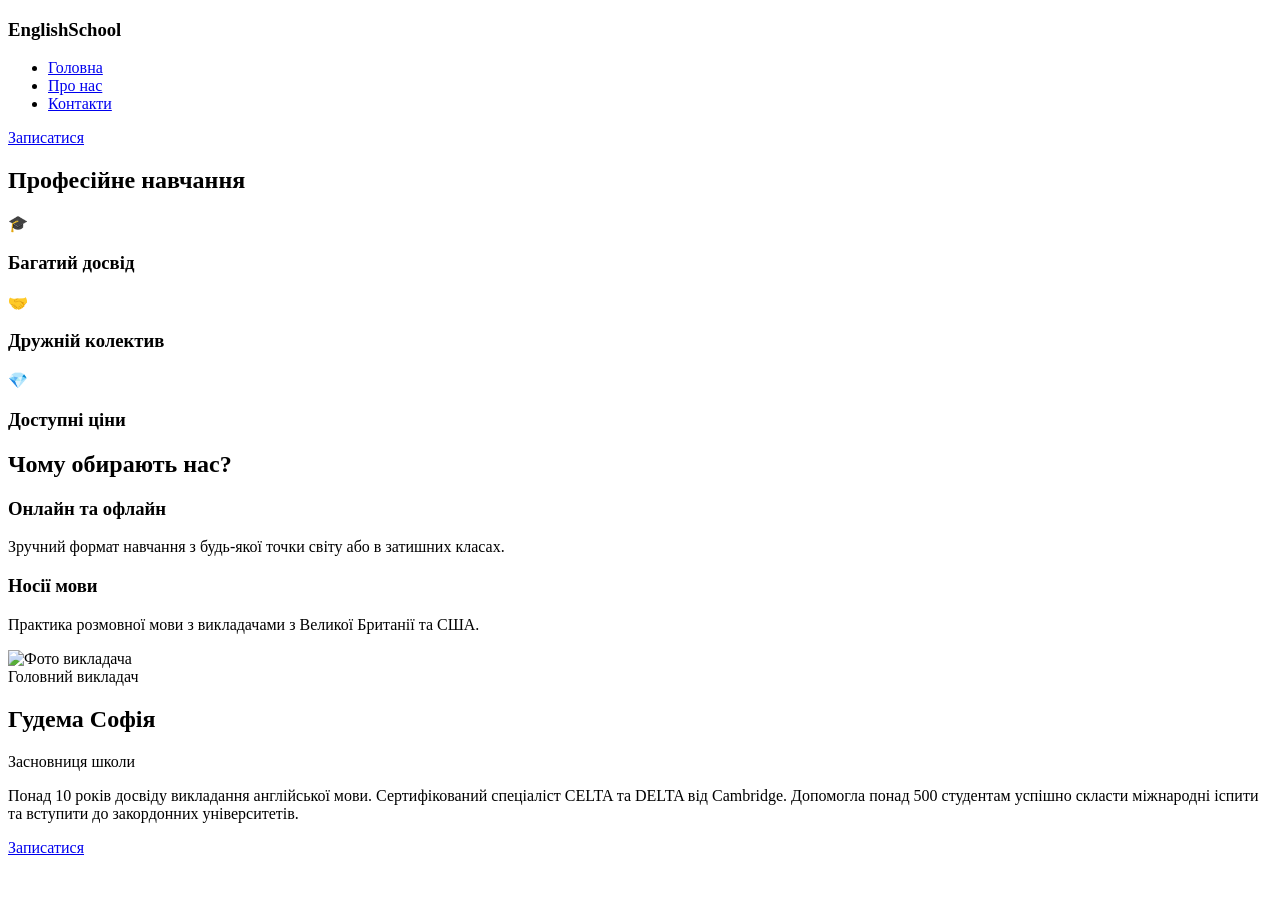
==== index.html @ 8cd05652 "Add files via upload" ====
<!DOCTYPE html>
<html lang="en">
<head>
    <meta charset="UTF-8">
    <meta name="viewport" content="width=device-width, initial-scale=1.0">
    <title>EnglishSchool</title>
 <link rel="preconnect" href="https://fonts.googleapis.com">
<link rel="preconnect" href="https://fonts.gstatic.com" crossorigin>
<link href="https://fonts.googleapis.com/css2?family=Inter:ital,opsz,wght@0,14..32,100..900;1,14..32,100..900&family=Roboto+Condensed:ital,wght@0,100..900;1,100..900&display=swap" rel="stylesheet">
<link rel="stylesheet" href="style/style.css">
</head>
<body>
    <section class="header-section">
    <header class="header">
        <h3 class="logo">English<span>School</span></h3>
        <nav class="nav-menu">
            <ul>
                <li><a href="#" class="active">Головна</a></li>
                <li><a href="#about-teacher">Про нас</a></li>
                <li><a href="https://www.instagram.com/h.sofi.m?stkn=dm1hYTZ1bGk5NTBt" target="_blank" rel="noopener noreferrer">Контакти</a></li>
            </ul>
        </nav>
        <a href="register.html" target="_blank" class="header-btn">Записатися</a>
    </header>

    <div class="englishschool-container">
        <h1>Професійне навчання</h1>
        
        <div class="englishschool-elements">
            <div class="element">
                <span class="element-icon">🎓</span>
                <h3>Багатий досвід</h3>
            </div>
            <div class="element">
                <span class="element-icon">🤝</span>
                <h3>Дружній колектив</h3>
            </div>
            <div class="element">
                <span class="element-icon">💎</span>
                <h3>Доступні ціни</h3>
            </div>
        </div>
    </div>
</section>
  <section class="about-section">
    <div class="container">
        <h2>Чому обирають нас?</h2>
        <div class="cards-grid">
            <article class="card">
                <h3>Онлайн та офлайн</h3>
                <p>Зручний формат навчання з будь-якої точки світу або в затишних класах.</p>
            </article>

            <article class="card">
                <h3>Носії мови</h3>
                <p>Практика розмовної мови з викладачами з Великої Британії та США.</p>
            </article> 
        </div>
    </div>
    </section>   
        <section class="teacher-section" id="about-teacher">
    <div class="container teacher-container">
        <!-- Фото викладача -->
        <div class="teacher-image">
            <img src="images/teacher.jpg" alt="Фото викладача">
        </div>
        <!-- Інформація про викладача -->
        <div class="teacher-info">
            <span class="teacher-badge">Головний викладач</span>
            <h2>Гудема Софія</h2>
            <p class="teacher-subtitle">Засновниця школи </p>
            <p class="teacher-description">
                Понад 10 років досвіду викладання англійської мови. Сертифікований спеціаліст CELTA та DELTA від Cambridge. Допомогла понад 500 студентам успішно скласти міжнародні іспити та вступити до закордонних університетів.
            </p>
            <a href="register.html" target="_blank" class="teacher-btn">Записатися</a>
        </div>
    </div>
</section>
</body
</html>
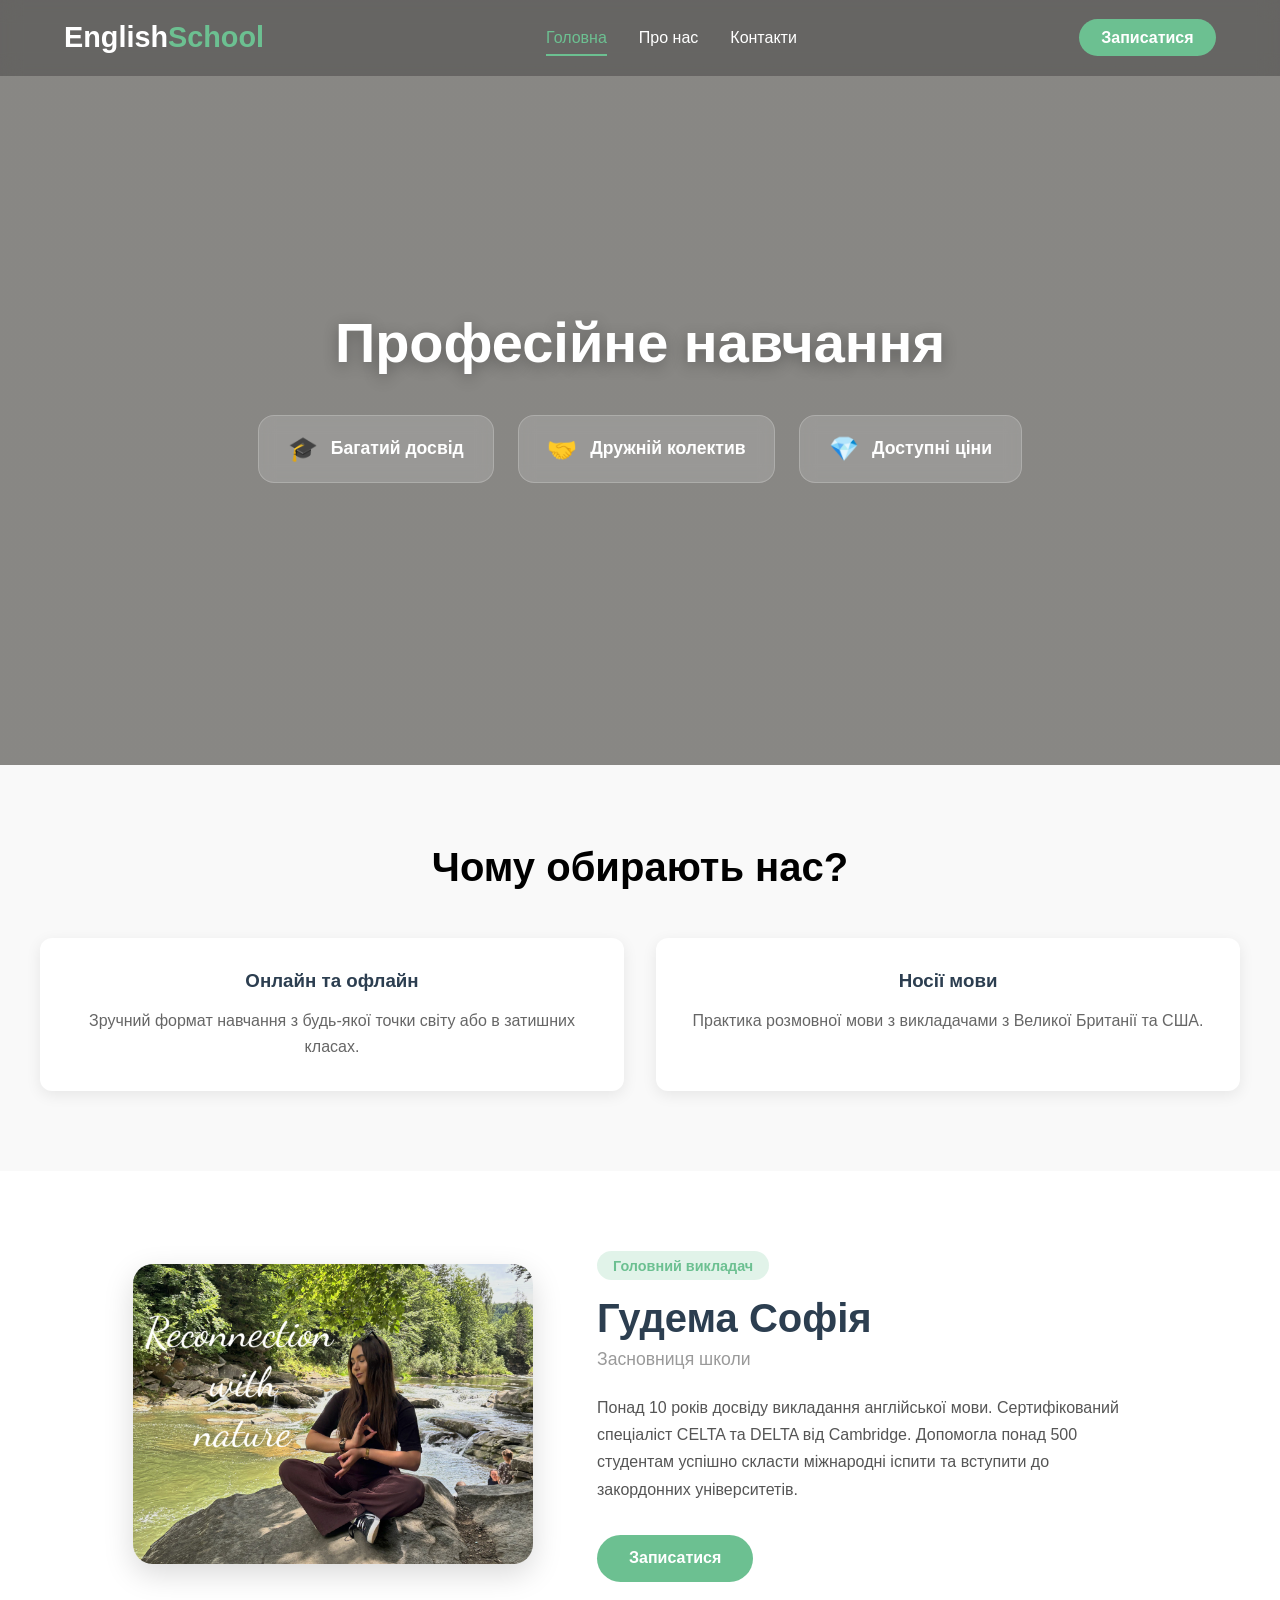
==== commit 181fbeaf: "Update index.html" ====
--- a/index.html
+++ b/index.html
@@ -1,80 +1,80 @@
 <!DOCTYPE html>
-<html lang="en">
+<html lang="uk">
 <head>
     <meta charset="UTF-8">
     <meta name="viewport" content="width=device-width, initial-scale=1.0">
     <title>EnglishSchool</title>
- <link rel="preconnect" href="https://fonts.googleapis.com">
-<link rel="preconnect" href="https://fonts.gstatic.com" crossorigin>
-<link href="https://fonts.googleapis.com/css2?family=Inter:ital,opsz,wght@0,14..32,100..900;1,14..32,100..900&family=Roboto+Condensed:ital,wght@0,100..900;1,100..900&display=swap" rel="stylesheet">
-<link rel="stylesheet" href="style/style.css">
+    <link rel="preconnect" href="https://fonts.googleapis.com">
+    <link rel="preconnect" href="https://fonts.gstatic.com" crossorigin>
+    <link href="https://fonts.googleapis.com/css2?family=Inter:ital,opsz,wght@0,14..32,100..900;1,14..32,100..900&family=Roboto+Condensed:ital,wght@0,100..900;1,100..900&display=swap" rel="stylesheet">
+    <link rel="stylesheet" href="style.css">
 </head>
 <body>
     <section class="header-section">
-    <header class="header">
-        <h3 class="logo">English<span>School</span></h3>
-        <nav class="nav-menu">
-            <ul>
-                <li><a href="#" class="active">Головна</a></li>
-                <li><a href="#about-teacher">Про нас</a></li>
-                <li><a href="https://www.instagram.com/h.sofi.m?stkn=dm1hYTZ1bGk5NTBt" target="_blank" rel="noopener noreferrer">Контакти</a></li>
-            </ul>
-        </nav>
-        <a href="register.html" target="_blank" class="header-btn">Записатися</a>
-    </header>
+        <header class="header">
+            <h3 class="logo">English<span>School</span></h3>
+            <nav class="nav-menu">
+                <ul>
+                    <li><a href="#" class="active">Головна</a></li>
+                    <li><a href="#about-teacher">Про нас</a></li>
+                    <li><a href="https://www.instagram.com/h.sofi.m?stkn=dm1hYTZ1bGk5NTBt" target="_blank" rel="noopener noreferrer">Контакти</a></li>
+                </ul>
+            </nav>
+            <a href="register.html" target="_blank" class="header-btn">Записатися</a>
+        </header>
 
-    <div class="englishschool-container">
-        <h1>Професійне навчання</h1>
-        
-        <div class="englishschool-elements">
-            <div class="element">
-                <span class="element-icon">🎓</span>
-                <h3>Багатий досвід</h3>
-            </div>
-            <div class="element">
-                <span class="element-icon">🤝</span>
-                <h3>Дружній колектив</h3>
-            </div>
-            <div class="element">
-                <span class="element-icon">💎</span>
-                <h3>Доступні ціни</h3>
+        <div class="englishschool-container">
+            <h1>Професійне навчання</h1>
+            
+            <div class="englishschool-elements">
+                <div class="element">
+                    <span class="element-icon">🎓</span>
+                    <h3>Багатий досвід</h3>
+                </div>
+                <div class="element">
+                    <span class="element-icon">🤝</span>
+                    <h3>Дружній колектив</h3>
+                </div>
+                <div class="element">
+                    <span class="element-icon">💎</span>
+                    <h3>Доступні ціни</h3>
+                </div>
             </div>
         </div>
-    </div>
-</section>
-  <section class="about-section">
-    <div class="container">
-        <h2>Чому обирають нас?</h2>
-        <div class="cards-grid">
-            <article class="card">
-                <h3>Онлайн та офлайн</h3>
-                <p>Зручний формат навчання з будь-якої точки світу або в затишних класах.</p>
-            </article>
+    </section>
 
-            <article class="card">
-                <h3>Носії мови</h3>
-                <p>Практика розмовної мови з викладачами з Великої Британії та США.</p>
-            </article> 
+    <section class="about-section">
+        <div class="container">
+            <h2>Чому обирають нас?</h2>
+            <div class="cards-grid">
+                <article class="card">
+                    <h3>Онлайн та офлайн</h3>
+                    <p>Зручний формат навчання з будь-якої точки світу або в затишних класах.</p>
+                </article>
+
+                <article class="card">
+                    <h3>Носії мови</h3>
+                    <p>Практика розмовної мови з викладачами з Великої Британії та США.</p>
+                </article> 
+            </div>
         </div>
-    </div>
     </section>   
-        <section class="teacher-section" id="about-teacher">
-    <div class="container teacher-container">
-        <!-- Фото викладача -->
-        <div class="teacher-image">
-            <img src="images/teacher.jpg" alt="Фото викладача">
+
+    <section class="teacher-section" id="about-teacher">
+        <div class="container teacher-container">
+            <div class="teacher-image">
+                <img src="images/teacher.jpg" alt="Фото викладача">
+            </div>
+            <div class="teacher-info">
+                <span class="teacher-badge">Головний викладач</span>
+                <h2>Гудема Софія</h2>
+                <p class="teacher-subtitle">Засновниця школи </p>
+                <p class="teacher-description">
+                    Понад 10 років досвіду викладання англійської мови. Сертифікований спеціаліст CELTA та DELTA від Cambridge. Допомогла понад 500 студентам успішно скласти міжнародні іспити та вступити до закордонних університетів.
+                </p>
+                <a href="register.html" target="_blank" class="teacher-btn">Записатися</a>
+            </div>
         </div>
-        <!-- Інформація про викладача -->
-        <div class="teacher-info">
-            <span class="teacher-badge">Головний викладач</span>
-            <h2>Гудема Софія</h2>
-            <p class="teacher-subtitle">Засновниця школи </p>
-            <p class="teacher-description">
-                Понад 10 років досвіду викладання англійської мови. Сертифікований спеціаліст CELTA та DELTA від Cambridge. Допомогла понад 500 студентам успішно скласти міжнародні іспити та вступити до закордонних університетів.
-            </p>
-            <a href="register.html" target="_blank" class="teacher-btn">Записатися</a>
-        </div>
-    </div>
-</section>
-</body
-</html> +    </section>
+</body>
+</html>
--- a/style.css
+++ b/style.css
@@ -0,0 +1,280 @@
+:root {
+    --green: #6cc091;
+    --green-hover: #5ab182;
+    --grey: #9a9a9a;
+    --black: #000000;
+    --dark-blue: #2c3e50;
+    --pearl-white: #f8f6f0;
+    --pearl-gradient: linear-gradient(135deg, #e0c3fc 0%, #8ec5fc 100%);
+}
+
+* {
+    margin: 0;
+    padding: 0;
+    box-sizing: border-box;
+    font-family: "Inter", sans-serif;
+}
+
+body {
+    background-color: var(--pearl-white);
+    color: #333333;
+}
+
+
+.header-section {
+    position: relative;
+    background: linear-gradient(rgba(0, 0, 0, 0.45), rgba(0, 0, 0, 0.45)), 
+                url('https://images.unsplash.com/photo-1503676260728-1c00da094a0b?q=80&w=1600&auto=format&fit=crop') center/cover no-repeat;
+    min-height: 85vh;
+    display: flex;
+    flex-direction: column;
+    justify-content: space-between;
+    padding-bottom: 3rem;
+}
+
+.header {
+    display: flex;
+    justify-content: space-between;
+    align-items: center;
+    padding: 1.2rem 5%;
+    background: rgba(0, 0, 0, 0.25);
+    backdrop-filter: blur(10px);
+    position: sticky;
+    top: 0;
+    z-index: 100;
+}
+
+.logo {
+    color: #ffffff;
+    font-size: 1.8rem;
+    font-weight: 700;
+}
+
+.logo span {
+    color: var(--green);
+}
+
+/* Меню навігації */
+.nav-menu ul {
+    display: flex;
+    gap: 2rem;
+    list-style: none;
+}
+
+.nav-menu a {
+    color: #ffffff;
+    text-decoration: none;
+    font-size: 1rem;
+    font-weight: 500;
+    transition: color 0.3s ease;
+    padding: 0.5rem 0;
+}
+
+.nav-menu a:hover,
+.nav-menu a.active {
+    color: var(--green);
+    border-bottom: 2px solid var(--green);
+}
+
+/* Кнопка у шапці */
+.header-btn {
+    background-color: var(--green);
+    color: #ffffff;
+    padding: 0.6rem 1.4rem;
+    border-radius: 25px;
+    text-decoration: none;
+    font-weight: 600;
+    transition: background-color 0.3s ease, transform 0.2s ease;
+}
+
+.header-btn:hover {
+    background-color: var(--green-hover);
+    transform: translateY(-2px);
+}
+
+/* Головний контент шапки */
+.englishschool-container {
+    text-align: center;
+    color: #ffffff;
+    padding: 2rem 1rem;
+    margin: auto 0;
+}
+
+.englishschool-container h1 {
+    font-size: 3.5rem;
+    font-weight: 800;
+    margin-bottom: 2.5rem;
+    text-shadow: 0 4px 15px rgba(0, 0, 0, 0.3);
+}
+
+/* Плашки переваг */
+.englishschool-elements {
+    display: flex;
+    justify-content: center;
+    gap: 1.5rem;
+    flex-wrap: wrap;
+    max-width: 900px;
+    margin: 0 auto;
+}
+
+.element {
+    background: rgba(255, 255, 255, 0.15);
+    backdrop-filter: blur(8px);
+    border: 1px solid rgba(255, 255, 255, 0.2);
+    padding: 1.2rem 1.8rem;
+    border-radius: 16px;
+    display: flex;
+    align-items: center;
+    gap: 0.8rem;
+    transition: transform 0.3s ease, background 0.3s ease;
+}
+
+.element:hover {
+    transform: translateY(-5px);
+    background: rgba(255, 255, 255, 0.25);
+}
+
+.element-icon {
+    font-size: 1.5rem;
+}
+
+.element h3 {
+    font-size: 1.1rem;
+    color: #ffffff;
+    font-weight: 600;
+}
+
+/* ==================== 2. СЕКЦІЯ "ПРО НАС" ==================== */
+
+.about-section {
+    padding: 5rem 2rem;
+    background-color: #f9f9f9;
+    text-align: center;
+}
+
+.about-section h2 {
+    font-size: 2.5rem;
+    margin-bottom: 3rem;
+    color: var(--black);
+}
+
+.container {
+    max-width: 1200px;
+    margin: 0 auto;
+}
+
+.cards-grid {
+    display: flex;
+    justify-content: center;
+    gap: 2rem;
+    flex-wrap: wrap;
+}
+
+.card {
+    background-color: #ffffff;
+    padding: 2rem;
+    border-radius: 12px;
+    box-shadow: 0 4px 15px rgba(0, 0, 0, 0.08);
+    flex: 1;
+    min-width: 250px;
+    transition: transform 0.3s ease, box-shadow 0.3s ease;
+}
+
+.card:hover {
+    transform: translateY(-8px);
+    box-shadow: 0 8px 25px rgba(0, 0, 0, 0.15);
+}
+
+.card h3 {
+    margin-bottom: 1rem;
+    color: var(--dark-blue);
+}
+
+.card p {
+    color: #666666;
+    line-height: 1.6;
+}
+
+/* ==================== 3. СЕКЦІЯ ВИКЛАДАЧА ==================== */
+
+.teacher-section {
+    padding: 5rem 2rem;
+    background-color: #ffffff;
+}
+
+.teacher-container {
+    display: flex;
+    align-items: center;
+    justify-content: center;
+    gap: 4rem;
+    flex-wrap: wrap;
+}
+
+.teacher-image {
+    flex: 1;
+    max-width: 400px;
+}
+
+.teacher-image img {
+    width: 100%;
+    height: auto;
+    border-radius: 20px;
+    box-shadow: 0 10px 30px rgba(0, 0, 0, 0.15);
+    object-fit: cover;
+}
+
+.teacher-info {
+    flex: 1;
+    max-width: 550px;
+    text-align: left;
+}
+
+.teacher-badge {
+    display: inline-block;
+    background-color: rgba(108, 192, 145, 0.2);
+    color: var(--green);
+    padding: 0.4rem 1rem;
+    border-radius: 20px;
+    font-size: 0.9rem;
+    font-weight: 600;
+    margin-bottom: 1rem;
+}
+
+.teacher-info h2 {
+    font-size: 2.5rem;
+    color: var(--dark-blue);
+    margin-bottom: 0.5rem;
+}
+
+.teacher-subtitle {
+    font-size: 1.1rem;
+    color: var(--grey);
+    font-weight: 500;
+    margin-bottom: 1.5rem;
+}
+
+.teacher-description {
+    font-size: 1rem;
+    color: #555555;
+    line-height: 1.7;
+    margin-bottom: 2rem;
+}
+
+.teacher-btn {
+    display: inline-block;
+    padding: 0.9rem 2rem;
+    background-color: var(--green);
+    color: #ffffff;
+    text-decoration: none;
+    border-radius: 30px;
+    font-weight: bold;
+    transition: background-color 0.3s ease, transform 0.2s ease;
+}
+
+.teacher-btn:hover {
+    background-color: var(--green-hover);
+    transform: translateY(-2px);
+}
+html {
+    scroll-behavior: smooth;
+}
